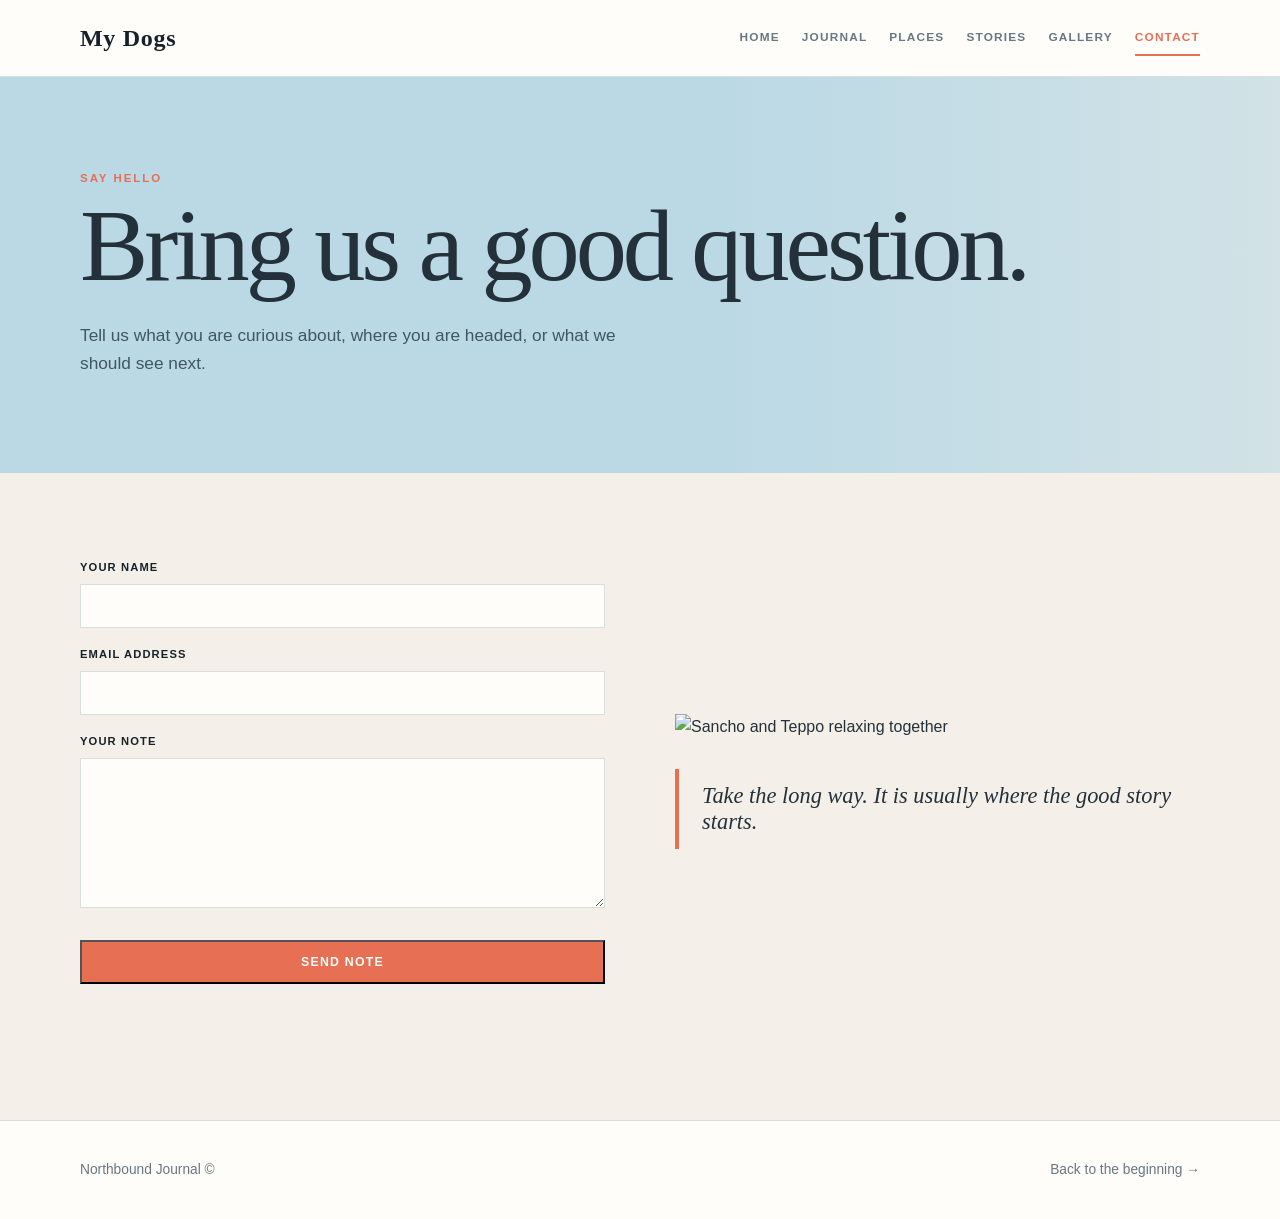
==== contact.html @ 8969d922 "Add files via upload" ====
<!doctype html><html lang="en"><head><meta charset="utf-8"><meta name="viewport" content="width=device-width, initial-scale=1"><title>Contact | Northbound</title><link rel="stylesheet" href="styles.css"></head><body><header class="site-header"><div class="container nav-wrap"><a class="brand" href="index.html">My Dogs</a><button class="nav-toggle" aria-label="Open navigation" aria-expanded="false">&#9776;</button><nav class="nav-links"><a href="index.html">Home</a><a href="journal.html">Journal</a><a href="destinations.html">Places</a><a href="stories.html">Stories</a><a href="gallery.html">Gallery</a><a class="active" href="contact.html">Contact</a></nav></div></header><main><section class="page-hero"><div class="container"><div class="eyebrow">Say hello</div><h1>Bring us a good question.</h1><p>Tell us what you are curious about, where you are headed, or what we should see next.</p></div></section><section class="section"><div class="container split"><form class="form" onsubmit="event.preventDefault(); document.querySelector('#form-message').textContent='Thanks. Your note is ready for the road.'"><label for="name">Your name<input id="name" name="name" required></label><label for="email">Email address<input id="email" name="email" type="email" required></label><label for="message">Your note<textarea id="message" name="message" required></textarea></label><button class="button" type="submit">Send note</button><p id="form-message" class="text-muted" aria-live="polite"></p></form><div><img src="Sancho ja Teppo.jpg" alt="Sancho and Teppo relaxing together"><div class="quote">Take the long way. It is usually where the good story starts.</div></div></div></section></main><footer class="site-footer"><div class="container footer-wrap"><span>Northbound Journal &copy; <span data-year></span></span><a href="index.html">Back to the beginning &rarr;</a></div></footer><script src="script.js"></script></body></html>
---- styles.css ----
:root {
  --night: #17212b;
  --ink: #24313b;
  --muted: #687782;
  --paper: #f4f0e9;
  --white: #fffdf9;
  --coral: #e66f54;
  --yellow: #f3c969;
  --mint: #b8d7c6;
  --blue: #b9d8e5;
  --line: #d9dfdc;
  --serif: 'Iowan Old Style', 'Baskerville', 'Book Antiqua', Georgia, 'Times New Roman', serif;
  --sans: 'Avenir Next', 'Segoe UI', 'Trebuchet MS', Arial, sans-serif;
  --display: 'Bodoni 72', 'Didot', var(--serif);
}

* { box-sizing: border-box; }
html { scroll-behavior: smooth; }
body { margin: 0; color: var(--ink); background: var(--paper); font-family: var(--sans); font-size: 16px; line-height: 1.6; }
a { color: inherit; text-decoration: none; }
a:hover { color: var(--coral); }
img { display: block; max-width: 100%; }
.container { width: min(1120px, calc(100% - 40px)); margin: 0 auto; }
.site-header { position: sticky; top: 0; z-index: 10; background: rgba(255, 253, 249, .96); border-bottom: 1px solid var(--line); }
.nav-wrap { min-height: 76px; display: flex; align-items: center; justify-content: space-between; gap: 28px; }
.brand { color: var(--night); font: 700 1.5rem var(--display); letter-spacing: .03em; }
.brand span { color: var(--coral); }
.brand-dot { color: var(--coral); }
.nav-toggle { display: none; border: 0; background: transparent; color: var(--night); font-size: 1.45rem; }
.nav-links { display: flex; align-items: center; gap: 22px; text-transform: uppercase; letter-spacing: .1em; font-size: .74rem; font-weight: 700; }
.nav-links a { padding: 8px 0; color: var(--muted); border-bottom: 2px solid transparent; }
.nav-links a:hover, .nav-links a.active { color: var(--coral); border-color: var(--coral); }
.hero { min-height: 600px; display: grid; align-items: center; background: linear-gradient(120deg, rgba(23, 33, 43, .97) 0%, rgba(23, 33, 43, .78) 48%, rgba(23, 33, 43, .28) 100%), url('Teppo ja Sancho.jpg') right center / cover no-repeat, var(--night); color: var(--white); }
.hero-copy { padding: 88px 0; max-width: 650px; }
.eyebrow { color: var(--coral); text-transform: uppercase; letter-spacing: .17em; font-size: .72rem; font-weight: 700; }
.hero .eyebrow { color: var(--yellow); }
h1, h2, h3 { line-height: 1.08; margin: 0 0 18px; }
h1 { font: 500 clamp(3.2rem, 8vw, 6.4rem) var(--display); letter-spacing: -.04em; }
h2 { font: 500 clamp(2.2rem, 5vw, 4rem) var(--display); letter-spacing: -.03em; }
h3 { font: 500 1.5rem var(--serif); }
.lead { max-width: 560px; color: rgba(255, 253, 249, .82); font-size: 1.08rem; }
.button { display: inline-block; margin-top: 14px; padding: 13px 20px; background: var(--coral); color: var(--white); text-transform: uppercase; letter-spacing: .1em; font-size: .77rem; font-weight: 700; }
.button:hover { background: #bd4f3d; color: var(--white); }
.section { padding: 86px 0; }
.section-heading { max-width: 650px; margin-bottom: 38px; }
.section-heading p, .text-muted { color: var(--muted); }
.split, .intro { display: grid; grid-template-columns: 1fr 1fr; gap: 70px; align-items: center; }
.image-frame { overflow: hidden; background: var(--mint); }
.image-frame img { width: 100%; aspect-ratio: 1.45; object-fit: cover; }
.cards, .feature-grid { display: grid; grid-template-columns: repeat(3, 1fr); gap: 20px; }
.dog-grid { display: grid; grid-template-columns: repeat(3, 1fr); gap: 20px; }
.dog-card { overflow: hidden; background: var(--white); border: 1px solid var(--line); }
.dog-card img { width: 100%; aspect-ratio: 1; object-fit: cover; }
.dog-card figcaption { padding: 16px 18px; color: var(--night); font: 500 1.35rem var(--serif); }
.card { background: var(--white); border: 1px solid var(--line); }
.card img { width: 100%; aspect-ratio: 1.35; object-fit: cover; background: var(--mint); }
.card-content { padding: 23px; }
.card { overflow: hidden; transition: transform .2s ease, box-shadow .2s ease; }
.card:hover { transform: translateY(-4px); box-shadow: 0 14px 28px rgba(23, 33, 43, .1); }
.meta { color: #a44d3d; text-transform: uppercase; letter-spacing: .12em; font-size: .67rem; font-weight: 700; }
.text-link { color: #a44d3d; font-weight: 700; }
.table-wrap { overflow-x: auto; background: var(--white); border: 1px solid var(--line); }
.trip-table, .pet-table { width: 100%; min-width: 650px; border-collapse: collapse; text-align: left; }
.trip-table th, .trip-table td, .pet-table th, .pet-table td { padding: 15px 18px; border-bottom: 1px solid var(--line); }
.trip-table th, .pet-table th { background: var(--night); color: var(--white); text-transform: uppercase; letter-spacing: .1em; font-size: .68rem; }
.trip-table tr:last-child td, .pet-table tr:last-child td { border-bottom: 0; }
.trip-table td, .pet-table td { color: var(--muted); }
.page-hero { padding: 92px 0 78px; background: linear-gradient(90deg, rgba(185, 216, 229, .98) 0 55%, rgba(185, 216, 229, .58)), url('Nala.jpeg') right center / cover no-repeat; }
.page-hero p { max-width: 590px; color: #405663; font-size: 1.08rem; }
.article-grid { display: grid; grid-template-columns: 1.2fr .8fr; gap: 64px; align-items: start; }
.quote { margin: 30px 0; padding: 14px 0 14px 23px; border-left: 4px solid var(--coral); font: italic 1.4rem var(--serif); }
.gallery { display: grid; grid-template-columns: repeat(12, 1fr); gap: 18px; }
.gallery figure { position: relative; grid-column: span 6; margin: 0; overflow: hidden; background: var(--mint); }
.gallery figure:nth-child(3) { grid-column: span 5; }
.gallery figure:nth-child(4) { grid-column: span 7; }
.gallery img { width: 100%; aspect-ratio: 1.45; object-fit: cover; transition: transform .35s ease; }
.gallery figure:hover img { transform: scale(1.04); }
.gallery figcaption { position: absolute; right: 14px; bottom: 12px; padding: 5px 9px; background: rgba(23, 33, 43, .82); color: var(--white); text-transform: uppercase; letter-spacing: .1em; font-size: .67rem; font-weight: 700; }
.form { display: grid; gap: 18px; }
.form label { display: grid; gap: 7px; color: var(--night); text-transform: uppercase; letter-spacing: .1em; font-size: .7rem; font-weight: 700; }
.form input, .form textarea { width: 100%; padding: 12px 13px; border: 1px solid var(--line); border-radius: 0; background: var(--white); color: var(--ink); font: 1rem var(--sans); }
.form textarea { min-height: 150px; resize: vertical; }
.form input:focus, .form textarea:focus { outline: 2px solid var(--coral); outline-offset: 2px; }
.footer-wrap { display: flex; justify-content: space-between; align-items: center; gap: 20px; }
.site-footer { padding: 38px 0; background: var(--white); border-top: 1px solid var(--line); color: var(--muted); font-size: .86rem; }
.footer-grid { display: grid; grid-template-columns: 1.5fr 1fr 1fr; gap: 30px; }
.footer-title { margin-bottom: 8px; color: var(--night); font: 500 1.35rem var(--serif); }
.footer-label { color: #a44d3d; text-transform: uppercase; letter-spacing: .12em; font-size: .67rem; font-weight: 700; }
.footer-links { display: grid; gap: 5px; margin-top: 9px; }
@media (max-width: 760px) {
  .container { width: min(100% - 28px, 620px); }
  .nav-toggle { display: block; }
  .nav-links { display: none; position: absolute; top: 76px; left: 0; right: 0; padding: 15px 20px 22px; background: var(--white); border-bottom: 1px solid var(--line); flex-direction: column; align-items: flex-start; }
  .nav-links.open { display: flex; }
  .hero { min-height: 570px; background-size: cover; background-position: 65% center; }
  .page-hero { padding: 70px 0 58px; background: linear-gradient(90deg, rgba(185, 216, 229, .97), rgba(185, 216, 229, .78)), url('Nala.jpeg') center / cover no-repeat; }
  .hero-copy { padding: 70px 0 150px; }
  .split, .intro, .cards, .feature-grid, .article-grid, .dog-grid { grid-template-columns: 1fr; gap: 28px; }
  .gallery { grid-template-columns: 1fr; gap: 16px; }
  .gallery figure, .gallery figure:nth-child(3), .gallery figure:nth-child(4) { grid-column: auto; }
  .footer-wrap { align-items: flex-start; flex-direction: column; }
  .section { padding: 62px 0; }
  .footer-grid { grid-template-columns: 1fr; gap: 21px; }
}
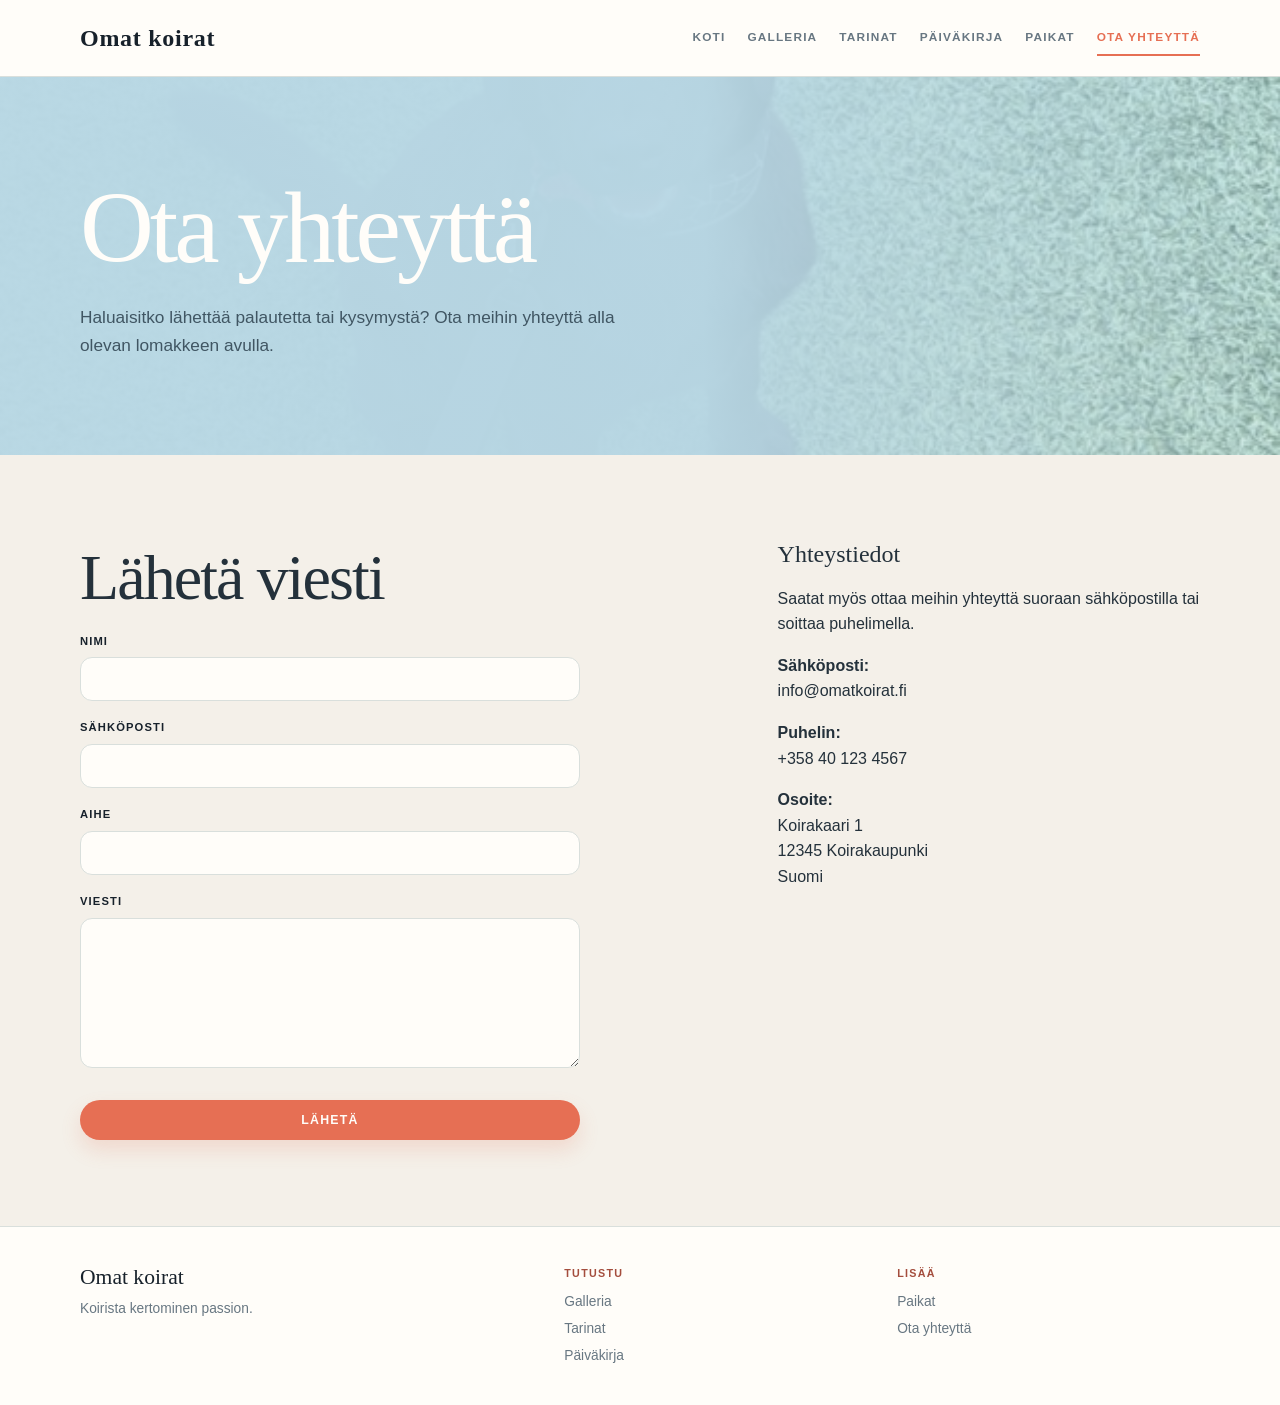
==== commit 5eefe2de: "Fix: Complete site update - fix all page titles, navigation links, and content" ====
--- a/contact.html
+++ b/contact.html
@@ -1 +1,117 @@
-<!doctype html><html lang="en"><head><meta charset="utf-8"><meta name="viewport" content="width=device-width, initial-scale=1"><title>Contact | Northbound</title><link rel="stylesheet" href="styles.css"></head><body><header class="site-header"><div class="container nav-wrap"><a class="brand" href="index.html">My Dogs</a><button class="nav-toggle" aria-label="Open navigation" aria-expanded="false">&#9776;</button><nav class="nav-links"><a href="index.html">Home</a><a href="journal.html">Journal</a><a href="destinations.html">Places</a><a href="stories.html">Stories</a><a href="gallery.html">Gallery</a><a class="active" href="contact.html">Contact</a></nav></div></header><main><section class="page-hero"><div class="container"><div class="eyebrow">Say hello</div><h1>Bring us a good question.</h1><p>Tell us what you are curious about, where you are headed, or what we should see next.</p></div></section><section class="section"><div class="container split"><form class="form" onsubmit="event.preventDefault(); document.querySelector('#form-message').textContent='Thanks. Your note is ready for the road.'"><label for="name">Your name<input id="name" name="name" required></label><label for="email">Email address<input id="email" name="email" type="email" required></label><label for="message">Your note<textarea id="message" name="message" required></textarea></label><button class="button" type="submit">Send note</button><p id="form-message" class="text-muted" aria-live="polite"></p></form><div><img src="Sancho ja Teppo.jpg" alt="Sancho and Teppo relaxing together"><div class="quote">Take the long way. It is usually where the good story starts.</div></div></div></section></main><footer class="site-footer"><div class="container footer-wrap"><span>Northbound Journal &copy; <span data-year></span></span><a href="index.html">Back to the beginning &rarr;</a></div></footer><script src="script.js"></script></body></html>+<!doctype html>
+<html lang="fi">
+<head>
+  <meta charset="utf-8">
+  <meta name="viewport" content="width=device-width, initial-scale=1">
+  <title>Ota yhteyttä | Omat koirat</title>
+  <link rel="stylesheet" href="styles.css">
+</head>
+<body>
+  <header class="site-header">
+    <div class="container nav-wrap">
+      <a class="brand" href="index.html">Omat koirat</a>
+      <button class="nav-toggle" aria-label="Avaa navigaatio" aria-expanded="false">&#9776;</button>
+      <nav class="nav-links">
+        <a href="index.html">Koti</a>
+        <a href="gallery.html">Galleria</a>
+        <a href="stories.html">Tarinat</a>
+        <a href="journal.html">Päiväkirja</a>
+        <a href="destinations.html">Paikat</a>
+        <a href="contact.html" class="active">Ota yhteyttä</a>
+      </nav>
+    </div>
+  </header>
+
+  <main>
+    <section class="page-hero">
+      <div class="container">
+        <h1>Ota yhteyttä</h1>
+        <p>Haluaisitko lähettää palautetta tai kysymystä? Ota meihin yhteyttä alla olevan lomakkeen avulla.</p>
+      </div>
+    </section>
+
+    <section class="section">
+      <div class="container">
+        <div class="article-grid">
+          <div>
+            <h2>Lähetä viesti</h2>
+            <form class="form">
+              <label>
+                Nimi
+                <input type="text" name="name" required>
+              </label>
+              <label>
+                Sähköposti
+                <input type="email" name="email" required>
+              </label>
+              <label>
+                Aihe
+                <input type="text" name="subject" required>
+              </label>
+              <label>
+                Viesti
+                <textarea name="message" required></textarea>
+              </label>
+              <button class="button" type="submit">Lähetä</button>
+            </form>
+          </div>
+          <div>
+            <h3>Yhteystiedot</h3>
+            <p>Saatat myös ottaa meihin yhteyttä suoraan sähköpostilla tai soittaa puhelimella.</p>
+            <p>
+              <strong>Sähköposti:</strong><br>
+              info@omatkoirat.fi
+            </p>
+            <p>
+              <strong>Puhelin:</strong><br>
+              +358 40 123 4567
+            </p>
+            <p>
+              <strong>Osoite:</strong><br>
+              Koirakaari 1<br>
+              12345 Koirakaupunki<br>
+              Suomi
+            </p>
+          </div>
+        </div>
+      </div>
+    </section>
+  </main>
+
+  <footer class="site-footer">
+    <div class="container footer-grid">
+      <div>
+        <div class="footer-title">Omat koirat</div>
+        <span>Koirista kertominen passion.</span>
+      </div>
+      <div>
+        <div class="footer-label">Tutustu</div>
+        <div class="footer-links">
+          <a href="gallery.html">Galleria</a>
+          <a href="stories.html">Tarinat</a>
+          <a href="journal.html">Päiväkirja</a>
+        </div>
+      </div>
+      <div>
+        <div class="footer-label">Lisää</div>
+        <div class="footer-links">
+          <a href="destinations.html">Paikat</a>
+          <a href="contact.html">Ota yhteyttä</a>
+        </div>
+      </div>
+    </div>
+  </footer>
+
+  <script>
+    const navToggle = document.querySelector('.nav-toggle');
+    const navLinks = document.querySelector('.nav-links');
+
+    if (navToggle && navLinks) {
+      navToggle.addEventListener('click', function() {
+        navLinks.classList.toggle('open');
+        this.setAttribute('aria-expanded', this.getAttribute('aria-expanded') === 'false' ? 'true' : 'false');
+      });
+    }
+  </script>
+</body>
+</html>
--- a/styles.css
+++ b/styles.css
@@ -1,104 +1,146 @@
-:root {
-  --night: #17212b;
-  --ink: #24313b;
-  --muted: #687782;
-  --paper: #f4f0e9;
-  --white: #fffdf9;
-  --coral: #e66f54;
-  --yellow: #f3c969;
-  --mint: #b8d7c6;
-  --blue: #b9d8e5;
-  --line: #d9dfdc;
-  --serif: 'Iowan Old Style', 'Baskerville', 'Book Antiqua', Georgia, 'Times New Roman', serif;
-  --sans: 'Avenir Next', 'Segoe UI', 'Trebuchet MS', Arial, sans-serif;
-  --display: 'Bodoni 72', 'Didot', var(--serif);
-}
-
-* { box-sizing: border-box; }
-html { scroll-behavior: smooth; }
-body { margin: 0; color: var(--ink); background: var(--paper); font-family: var(--sans); font-size: 16px; line-height: 1.6; }
-a { color: inherit; text-decoration: none; }
-a:hover { color: var(--coral); }
-img { display: block; max-width: 100%; }
-.container { width: min(1120px, calc(100% - 40px)); margin: 0 auto; }
-.site-header { position: sticky; top: 0; z-index: 10; background: rgba(255, 253, 249, .96); border-bottom: 1px solid var(--line); }
-.nav-wrap { min-height: 76px; display: flex; align-items: center; justify-content: space-between; gap: 28px; }
-.brand { color: var(--night); font: 700 1.5rem var(--display); letter-spacing: .03em; }
-.brand span { color: var(--coral); }
-.brand-dot { color: var(--coral); }
-.nav-toggle { display: none; border: 0; background: transparent; color: var(--night); font-size: 1.45rem; }
-.nav-links { display: flex; align-items: center; gap: 22px; text-transform: uppercase; letter-spacing: .1em; font-size: .74rem; font-weight: 700; }
-.nav-links a { padding: 8px 0; color: var(--muted); border-bottom: 2px solid transparent; }
-.nav-links a:hover, .nav-links a.active { color: var(--coral); border-color: var(--coral); }
-.hero { min-height: 600px; display: grid; align-items: center; background: linear-gradient(120deg, rgba(23, 33, 43, .97) 0%, rgba(23, 33, 43, .78) 48%, rgba(23, 33, 43, .28) 100%), url('Teppo ja Sancho.jpg') right center / cover no-repeat, var(--night); color: var(--white); }
-.hero-copy { padding: 88px 0; max-width: 650px; }
-.eyebrow { color: var(--coral); text-transform: uppercase; letter-spacing: .17em; font-size: .72rem; font-weight: 700; }
-.hero .eyebrow { color: var(--yellow); }
-h1, h2, h3 { line-height: 1.08; margin: 0 0 18px; }
-h1 { font: 500 clamp(3.2rem, 8vw, 6.4rem) var(--display); letter-spacing: -.04em; }
-h2 { font: 500 clamp(2.2rem, 5vw, 4rem) var(--display); letter-spacing: -.03em; }
-h3 { font: 500 1.5rem var(--serif); }
-.lead { max-width: 560px; color: rgba(255, 253, 249, .82); font-size: 1.08rem; }
-.button { display: inline-block; margin-top: 14px; padding: 13px 20px; background: var(--coral); color: var(--white); text-transform: uppercase; letter-spacing: .1em; font-size: .77rem; font-weight: 700; }
-.button:hover { background: #bd4f3d; color: var(--white); }
-.section { padding: 86px 0; }
-.section-heading { max-width: 650px; margin-bottom: 38px; }
-.section-heading p, .text-muted { color: var(--muted); }
-.split, .intro { display: grid; grid-template-columns: 1fr 1fr; gap: 70px; align-items: center; }
-.image-frame { overflow: hidden; background: var(--mint); }
-.image-frame img { width: 100%; aspect-ratio: 1.45; object-fit: cover; }
-.cards, .feature-grid { display: grid; grid-template-columns: repeat(3, 1fr); gap: 20px; }
-.dog-grid { display: grid; grid-template-columns: repeat(3, 1fr); gap: 20px; }
-.dog-card { overflow: hidden; background: var(--white); border: 1px solid var(--line); }
-.dog-card img { width: 100%; aspect-ratio: 1; object-fit: cover; }
-.dog-card figcaption { padding: 16px 18px; color: var(--night); font: 500 1.35rem var(--serif); }
-.card { background: var(--white); border: 1px solid var(--line); }
-.card img { width: 100%; aspect-ratio: 1.35; object-fit: cover; background: var(--mint); }
-.card-content { padding: 23px; }
-.card { overflow: hidden; transition: transform .2s ease, box-shadow .2s ease; }
-.card:hover { transform: translateY(-4px); box-shadow: 0 14px 28px rgba(23, 33, 43, .1); }
-.meta { color: #a44d3d; text-transform: uppercase; letter-spacing: .12em; font-size: .67rem; font-weight: 700; }
-.text-link { color: #a44d3d; font-weight: 700; }
-.table-wrap { overflow-x: auto; background: var(--white); border: 1px solid var(--line); }
-.trip-table, .pet-table { width: 100%; min-width: 650px; border-collapse: collapse; text-align: left; }
-.trip-table th, .trip-table td, .pet-table th, .pet-table td { padding: 15px 18px; border-bottom: 1px solid var(--line); }
-.trip-table th, .pet-table th { background: var(--night); color: var(--white); text-transform: uppercase; letter-spacing: .1em; font-size: .68rem; }
-.trip-table tr:last-child td, .pet-table tr:last-child td { border-bottom: 0; }
-.trip-table td, .pet-table td { color: var(--muted); }
-.page-hero { padding: 92px 0 78px; background: linear-gradient(90deg, rgba(185, 216, 229, .98) 0 55%, rgba(185, 216, 229, .58)), url('Nala.jpeg') right center / cover no-repeat; }
-.page-hero p { max-width: 590px; color: #405663; font-size: 1.08rem; }
-.article-grid { display: grid; grid-template-columns: 1.2fr .8fr; gap: 64px; align-items: start; }
-.quote { margin: 30px 0; padding: 14px 0 14px 23px; border-left: 4px solid var(--coral); font: italic 1.4rem var(--serif); }
-.gallery { display: grid; grid-template-columns: repeat(12, 1fr); gap: 18px; }
-.gallery figure { position: relative; grid-column: span 6; margin: 0; overflow: hidden; background: var(--mint); }
-.gallery figure:nth-child(3) { grid-column: span 5; }
-.gallery figure:nth-child(4) { grid-column: span 7; }
-.gallery img { width: 100%; aspect-ratio: 1.45; object-fit: cover; transition: transform .35s ease; }
-.gallery figure:hover img { transform: scale(1.04); }
-.gallery figcaption { position: absolute; right: 14px; bottom: 12px; padding: 5px 9px; background: rgba(23, 33, 43, .82); color: var(--white); text-transform: uppercase; letter-spacing: .1em; font-size: .67rem; font-weight: 700; }
-.form { display: grid; gap: 18px; }
-.form label { display: grid; gap: 7px; color: var(--night); text-transform: uppercase; letter-spacing: .1em; font-size: .7rem; font-weight: 700; }
-.form input, .form textarea { width: 100%; padding: 12px 13px; border: 1px solid var(--line); border-radius: 0; background: var(--white); color: var(--ink); font: 1rem var(--sans); }
-.form textarea { min-height: 150px; resize: vertical; }
-.form input:focus, .form textarea:focus { outline: 2px solid var(--coral); outline-offset: 2px; }
-.footer-wrap { display: flex; justify-content: space-between; align-items: center; gap: 20px; }
-.site-footer { padding: 38px 0; background: var(--white); border-top: 1px solid var(--line); color: var(--muted); font-size: .86rem; }
-.footer-grid { display: grid; grid-template-columns: 1.5fr 1fr 1fr; gap: 30px; }
-.footer-title { margin-bottom: 8px; color: var(--night); font: 500 1.35rem var(--serif); }
-.footer-label { color: #a44d3d; text-transform: uppercase; letter-spacing: .12em; font-size: .67rem; font-weight: 700; }
-.footer-links { display: grid; gap: 5px; margin-top: 9px; }
-@media (max-width: 760px) {
-  .container { width: min(100% - 28px, 620px); }
-  .nav-toggle { display: block; }
-  .nav-links { display: none; position: absolute; top: 76px; left: 0; right: 0; padding: 15px 20px 22px; background: var(--white); border-bottom: 1px solid var(--line); flex-direction: column; align-items: flex-start; }
-  .nav-links.open { display: flex; }
-  .hero { min-height: 570px; background-size: cover; background-position: 65% center; }
-  .page-hero { padding: 70px 0 58px; background: linear-gradient(90deg, rgba(185, 216, 229, .97), rgba(185, 216, 229, .78)), url('Nala.jpeg') center / cover no-repeat; }
-  .hero-copy { padding: 70px 0 150px; }
-  .split, .intro, .cards, .feature-grid, .article-grid, .dog-grid { grid-template-columns: 1fr; gap: 28px; }
-  .gallery { grid-template-columns: 1fr; gap: 16px; }
-  .gallery figure, .gallery figure:nth-child(3), .gallery figure:nth-child(4) { grid-column: auto; }
-  .footer-wrap { align-items: flex-start; flex-direction: column; }
-  .section { padding: 62px 0; }
-  .footer-grid { grid-template-columns: 1fr; gap: 21px; }
-}
+:root {
+  --night: #17212b;
+  --ink: #24313b;
+  --muted: #687782;
+  --paper: #f4f0e9;
+  --white: #fffdf9;
+  --coral: #e66f54;
+  --yellow: #f3c969;
+  --mint: #b8d7c6;
+  --blue: #b9d8e5;
+  --line: #d9dfdc;
+  --serif: 'Iowan Old Style', 'Baskerville', 'Book Antiqua', Georgia, 'Times New Roman', serif;
+  --sans: 'Avenir Next', 'Segoe UI', 'Trebuchet MS', Arial, sans-serif;
+  --display: 'Bodoni 72', 'Didot', var(--serif);
+}
+
+* { box-sizing: border-box; }
+html { scroll-behavior: smooth; }
+body { margin: 0; color: var(--ink); background: var(--paper); font-family: var(--sans); font-size: 16px; line-height: 1.6; }
+a { color: inherit; text-decoration: none; }
+a:hover { color: var(--coral); }
+img { display: block; max-width: 100%; }
+.container { width: min(1120px, calc(100% - 40px)); margin: 0 auto; }
+.site-header { position: sticky; top: 0; z-index: 10; background: rgba(255, 253, 249, .96); border-bottom: 1px solid var(--line); }
+.nav-wrap { min-height: 76px; display: flex; align-items: center; justify-content: space-between; gap: 28px; }
+.brand { color: var(--night); font: 700 1.5rem var(--display); letter-spacing: .03em; }
+.brand span { color: var(--coral); }
+.brand-dot { color: var(--coral); }
+.nav-toggle { display: none; border: 0; background: transparent; color: var(--night); font-size: 1.45rem; cursor: pointer; }
+.nav-links { display: flex; align-items: center; gap: 22px; text-transform: uppercase; letter-spacing: .1em; font-size: .74rem; font-weight: 700; }
+.nav-links a { padding: 8px 0; color: var(--muted); border-bottom: 2px solid transparent; }
+.nav-links a:hover, .nav-links a.active { color: var(--coral); border-color: var(--coral); }
+.hero { min-height: 600px; display: grid; align-items: center; background: linear-gradient(120deg, rgba(23, 33, 43, .97) 0%, rgba(23, 33, 43, .78) 48%, rgba(23, 33, 43, .28) 100%), url('Teppo ja Sancho.jpg'); background-size: cover; background-position: center; }
+.hero-copy { padding: 88px 0; max-width: 650px; }
+.eyebrow { color: var(--coral); text-transform: uppercase; letter-spacing: .17em; font-size: .72rem; font-weight: 700; }
+.hero .eyebrow { color: var(--yellow); }
+h1, h2, h3 { line-height: 1.08; margin: 0 0 18px; }
+h1 { font: 500 clamp(3.2rem, 8vw, 6.4rem) var(--display); letter-spacing: -.04em; color: var(--white); }
+h2 { font: 500 clamp(2.2rem, 5vw, 4rem) var(--display); letter-spacing: -.03em; }
+h3 { font: 500 1.5rem var(--serif); }
+.lead { max-width: 560px; color: rgba(255, 253, 249, .82); font-size: 1.08rem; }
+.button { display: inline-block; margin-top: 14px; padding: 13px 20px; background: var(--coral); color: var(--white); text-transform: uppercase; letter-spacing: .1em; font-size: .77rem; font-weight: 700; border: 0; border-radius: 999px; cursor: pointer; text-align: center; transition: transform .2s ease, background .2s ease, box-shadow .2s ease; box-shadow: 0 10px 20px rgba(230, 111, 84, .18); }
+.button:hover { background: #bd4f3d; color: var(--white); transform: translateY(-1px); }
+.button-calc { margin-top: 20px; width: 100%; }
+.section { padding: 86px 0; }
+.section-heading { max-width: 650px; margin-bottom: 38px; }
+.section-heading p, .text-muted { color: var(--muted); }
+.split, .intro { display: grid; grid-template-columns: 1fr 1fr; gap: 70px; align-items: center; }
+.image-frame { overflow: hidden; background: var(--mint); border-radius: 18px; }
+.image-frame img { width: 100%; aspect-ratio: 1.45; object-fit: cover; }
+.cards, .feature-grid { display: grid; grid-template-columns: repeat(3, 1fr); gap: 20px; }
+.dog-grid { display: grid; grid-template-columns: repeat(3, 1fr); gap: 20px; }
+.dog-card { overflow: hidden; background: var(--white); border: 1px solid var(--line); border-radius: 18px; box-shadow: 0 8px 24px rgba(23, 33, 43, .04); }
+.dog-card img { width: 100%; aspect-ratio: 1; object-fit: cover; }
+.dog-card figcaption { padding: 16px 18px; color: var(--night); font: 500 1.35rem var(--serif); }
+.card { background: var(--white); border: 1px solid var(--line); overflow: hidden; transition: transform .2s ease, box-shadow .2s ease; border-radius: 18px; }
+.card img { width: 100%; aspect-ratio: 1.35; object-fit: cover; background: var(--mint); }
+.card-content { padding: 23px; }
+.card:hover { transform: translateY(-4px); box-shadow: 0 14px 28px rgba(23, 33, 43, .1); }
+.meta { color: #a44d3d; text-transform: uppercase; letter-spacing: .12em; font-size: .67rem; font-weight: 700; }
+.text-link { color: #a44d3d; font-weight: 700; }
+.table-wrap { overflow-x: auto; background: var(--white); border: 1px solid var(--line); border-radius: 18px; }
+.trip-table, .pet-table { width: 100%; min-width: 650px; border-collapse: collapse; text-align: left; }
+.trip-table th, .trip-table td, .pet-table th, .pet-table td { padding: 15px 18px; border-bottom: 1px solid var(--line); }
+.trip-table th, .pet-table th { background: var(--night); color: var(--white); text-transform: uppercase; letter-spacing: .1em; font-size: .68rem; }
+.trip-table tr:last-child td, .pet-table tr:last-child td { border-bottom: 0; }
+.trip-table td, .pet-table td { color: var(--muted); }
+
+.calculator-layout { display: grid; grid-template-columns: minmax(300px, 420px) 1fr; gap: 28px; align-items: start; }
+.calculator { display: grid; gap: 20px; }
+.calc-form { background: var(--white); border: 1px solid var(--line); padding: 30px; border-radius: 18px; box-shadow: 0 10px 28px rgba(23, 33, 43, .05); }
+.calc-group { margin-bottom: 20px; display: flex; flex-direction: column; }
+.calc-group label { color: var(--night); text-transform: uppercase; letter-spacing: .1em; font-size: .75rem; font-weight: 700; margin-bottom: 8px; }
+.calc-group input { padding: 12px 13px; border: 1px solid var(--line); border-radius: 12px; background: var(--paper); color: var(--ink); font: 1rem var(--sans); }
+.calc-group input:focus { outline: 2px solid var(--coral); outline-offset: 2px; background: var(--white); }
+.calculator-summary { background: linear-gradient(135deg, rgba(185, 216, 229, .2), rgba(230, 111, 84, .08)); border: 1px solid var(--line); border-radius: 18px; padding: 22px; }
+.calc-results { display: none; grid-template-columns: 1fr; gap: 16px; }
+.result-item { display: grid; grid-template-columns: 1fr auto; gap: 20px; padding: 15px 18px; background: rgba(255,255,255,.75); border: 1px solid rgba(23,33,43,.06); border-left: 4px solid var(--coral); border-radius: 12px; }
+.result-item.highlight { background: linear-gradient(90deg, rgba(230, 111, 84, .08) 0%, rgba(230, 111, 84, .04) 100%); border-left-color: var(--coral); font-weight: 600; }
+.result-item .label { color: var(--muted); text-transform: uppercase; letter-spacing: .08em; font-size: .7rem; font-weight: 600; }
+.result-item .value { text-align: right; color: var(--night); font-size: 1.05rem; }
+.result-item.highlight .value { color: var(--coral); font-size: 1.3rem; }
+
+.food-product-list { margin-top: 26px; display: grid; grid-template-columns: repeat(2, minmax(0, 1fr)); gap: 18px; }
+.product-item { background: var(--white); border: 1px solid var(--line); border-radius: 16px; padding: 20px; box-shadow: 0 8px 22px rgba(23, 33, 43, .04); }
+.product-name { font: 600 1.15rem var(--serif); color: var(--night); margin-bottom: 6px; }
+.product-meta { color: var(--coral); font-weight: 700; margin-bottom: 8px; }
+.product-detail { color: var(--muted); }
+
+.shop-grid { display: grid; grid-template-columns: repeat(3, 1fr); gap: 24px; }
+.shop-card { position: relative; background: var(--white); border: 1px solid var(--line); border-radius: 20px; padding: 32px 24px 24px; box-shadow: 0 12px 28px rgba(23, 33, 43, .06); transition: transform .3s ease, box-shadow .3s ease; }
+.shop-card:hover { transform: translateY(-6px); box-shadow: 0 24px 48px rgba(23, 33, 43, .12); }
+.shop-card.accent { border-color: var(--coral); background: linear-gradient(135deg, rgba(230, 111, 84, .04), rgba(230, 111, 84, .02)); }
+.shop-badge { position: absolute; top: -12px; left: 24px; background: var(--coral); color: var(--white); padding: 6px 16px; border-radius: 999px; font-size: .7rem; font-weight: 700; text-transform: uppercase; letter-spacing: .1em; }
+.shop-card.accent .shop-badge { background: linear-gradient(135deg, var(--coral), #bd4f3d); }
+.shop-card h3 { margin: 0 0 14px; font-size: 1.4rem; }
+.shop-price { color: var(--coral); font-size: 1.8rem; font-weight: 700; margin: 0 0 20px; }
+.shop-card ul { list-style: none; margin: 0 0 24px; padding: 0; display: grid; gap: 10px; }
+.shop-card li { padding-left: 24px; position: relative; color: var(--muted); }
+.shop-card li:before { content: "✓"; position: absolute; left: 0; color: var(--coral); font-weight: 700; }
+.shop-card .button { margin-top: 0; display: block; text-align: center; }
+
+.page-hero { padding: 92px 0 78px; background: linear-gradient(90deg, rgba(185, 216, 229, .98) 0 55%, rgba(185, 216, 229, .58)), url('Nala.jpeg') right center / cover no-repeat; }
+.page-hero p { max-width: 590px; color: #405663; font-size: 1.08rem; }
+.article-grid { display: grid; grid-template-columns: 1.2fr .8fr; gap: 64px; align-items: start; }
+.quote { margin: 30px 0; padding: 14px 0 14px 23px; border-left: 4px solid var(--coral); font: italic 1.4rem var(--serif); }
+.gallery { display: grid; grid-template-columns: repeat(12, 1fr); gap: 18px; }
+.gallery figure { position: relative; grid-column: span 6; margin: 0; overflow: hidden; background: var(--mint); }
+.gallery figure:nth-child(3) { grid-column: span 5; }
+.gallery figure:nth-child(4) { grid-column: span 7; }
+.gallery img { width: 100%; aspect-ratio: 1.45; object-fit: cover; transition: transform .35s ease; }
+.gallery figure:hover img { transform: scale(1.04); }
+.gallery figcaption { position: absolute; right: 14px; bottom: 12px; padding: 5px 9px; background: rgba(23, 33, 43, .82); color: var(--white); text-transform: uppercase; letter-spacing: .1em; font-size: .6rem; font-weight: 700; }
+.form { display: grid; gap: 18px; max-width: 500px; }
+.form label { display: grid; gap: 7px; color: var(--night); text-transform: uppercase; letter-spacing: .1em; font-size: .7rem; font-weight: 700; }
+.form input, .form textarea { width: 100%; padding: 12px 13px; border: 1px solid var(--line); border-radius: 12px; background: var(--white); color: var(--ink); font: 1rem var(--sans); }
+.form textarea { min-height: 150px; resize: vertical; }
+.form input:focus, .form textarea:focus { outline: 2px solid var(--coral); outline-offset: 2px; }
+.footer-wrap { display: flex; justify-content: space-between; align-items: center; gap: 20px; }
+.site-footer { padding: 38px 0; background: var(--white); border-top: 1px solid var(--line); color: var(--muted); font-size: .86rem; }
+.footer-grid { display: grid; grid-template-columns: 1.5fr 1fr 1fr; gap: 30px; }
+.footer-title { margin-bottom: 8px; color: var(--night); font: 500 1.35rem var(--serif); }
+.footer-label { color: #a44d3d; text-transform: uppercase; letter-spacing: .12em; font-size: .67rem; font-weight: 700; }
+.footer-links { display: grid; gap: 5px; margin-top: 9px; }
+.footer-links a { color: var(--muted); }
+.footer-links a:hover { color: var(--coral); }
+
+@media (max-width: 760px) {
+  .container { width: min(100% - 28px, 620px); }
+  .nav-toggle { display: block; }
+  .nav-links { display: none; position: absolute; top: 76px; left: 0; right: 0; padding: 15px 20px 22px; background: var(--white); border-bottom: 1px solid var(--line); flex-direction: column; align-items: flex-start; }
+  .nav-links.open { display: flex; }
+  .hero { min-height: 570px; background-size: cover; background-position: 65% center; }
+  .page-hero { padding: 70px 0 58px; background: linear-gradient(90deg, rgba(185, 216, 229, .97), rgba(185, 216, 229, .78)), url('Nala.jpeg') center / cover no-repeat; }
+  .hero-copy { padding: 70px 0 150px; }
+  .split, .intro, .cards, .feature-grid, .article-grid, .dog-grid, .food-product-list, .calculator-layout, .shop-grid { grid-template-columns: 1fr; gap: 28px; }
+  .gallery { grid-template-columns: 1fr; gap: 16px; }
+  .gallery figure, .gallery figure:nth-child(3), .gallery figure:nth-child(4) { grid-column: auto; }
+  .footer-wrap { align-items: flex-start; flex-direction: column; }
+  .section { padding: 62px 0; }
+  .footer-grid { grid-template-columns: 1fr; gap: 21px; }
+  .calc-form { padding: 20px; }
+  .result-item { grid-template-columns: 1fr; text-align: left; }
+  .shop-card { padding: 24px 18px 18px; }
+  .shop-badge { left: 18px; }
+}
